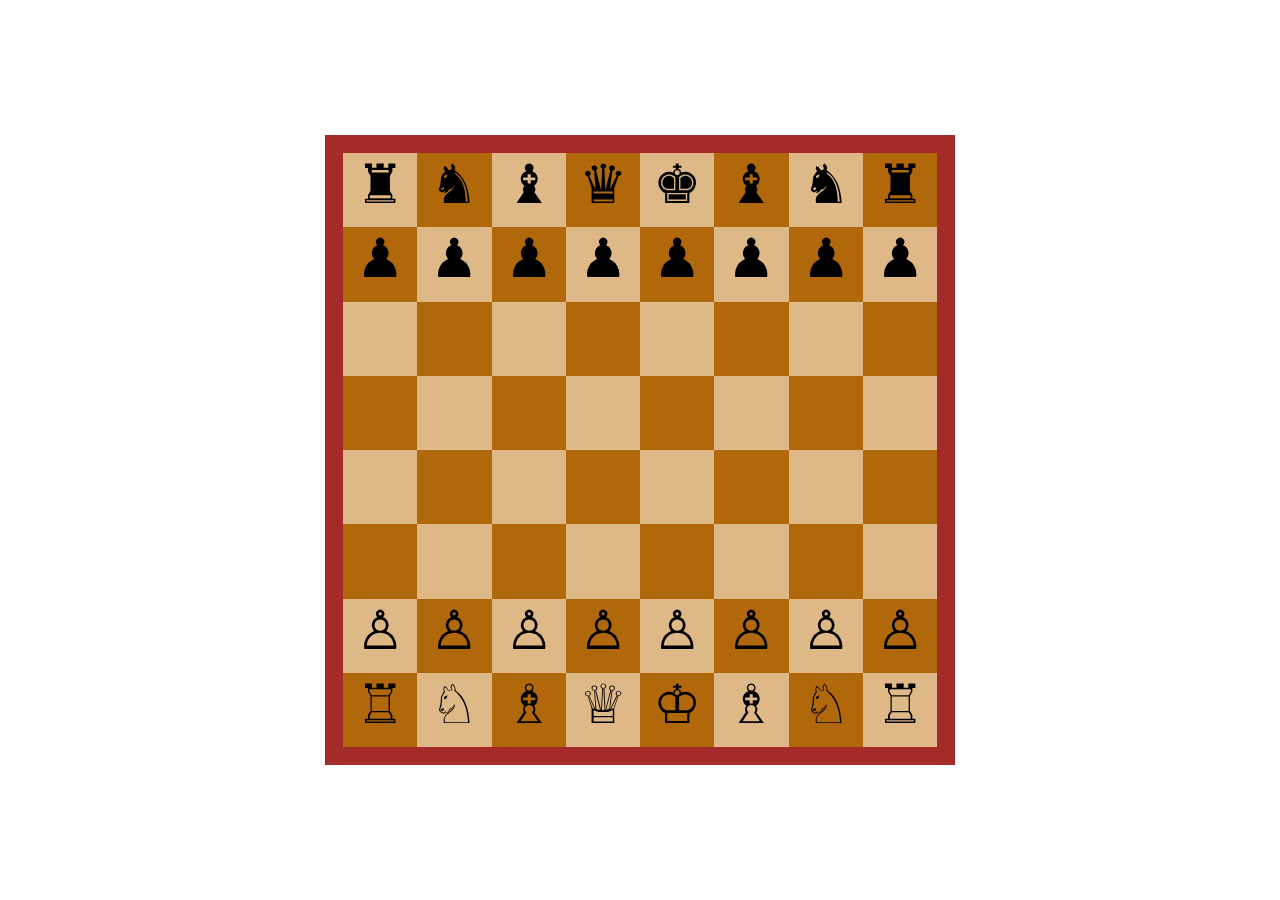
==== grid/index.html @ 37fe5776 "done with flex and grid" ====
<!DOCTYPE html>
<html lang="en">
<head>
    <meta charset="UTF-8">
    <meta http-equiv="X-UA-Compatible" content="IE=edge">
    <meta name="viewport" content="width=device-width, initial-scale=1.0">
    <link rel="stylesheet" href="styles.css"/>
    <title>Chessboard Grid</title>
</head>
<body>
        <div class="center">
        <div class="container">
            <div class="dark-block ">♜</div>
            <div class="light-block ">♞</div>
            <div class="dark-block ">♝</div>
            <div class="light-block ">♛</div>
            <div class="dark-block ">♚</div>
            <div class="light-block ">♝</div>
            <div class="dark-block ">♞</div>
            <div class="light-block ">♜</div>
    
            <div class="light-block">♟</div>
            <div class="dark-block">♟</div>
            <div class="light-block">♟</div>
            <div class="dark-block">♟</div>
            <div class="light-block">♟</div>
            <div class="dark-block">♟</div>
            <div class="light-block">♟</div>
            <div class="dark-block">♟</div>
    
            <div class="dark-block"></div>
            <div class="light-block"></div>
            <div class="dark-block"></div>
            <div class="light-block"></div>
            <div class="dark-block"></div>
            <div class="light-block"></div>
            <div class="dark-block"></div>
            <div class="light-block"></div>
    
            <div class="light-block"></div>
            <div class="dark-block"></div>
            <div class="light-block"></div>
            <div class="dark-block"></div>
            <div class="light-block"></div>
            <div class="dark-block"></div>
            <div class="light-block"></div>
            <div class="dark-block"></div>
    
            <div class="dark-block"></div>
            <div class="light-block"></div>
            <div class="dark-block"></div>
            <div class="light-block"></div>
            <div class="dark-block"></div>
            <div class="light-block"></div>
            <div class="dark-block"></div>
            <div class="light-block"></div>
    
            <div class="light-block"></div>
            <div class="dark-block"></div>
            <div class="light-block"></div>
            <div class="dark-block"></div>
            <div class="light-block"></div>
            <div class="dark-block"></div>
            <div class="light-block"></div>
            <div class="dark-block"></div>
    
            <div class="dark-block">♙</div>
            <div class="light-block">♙</div>
            <div class="dark-block">♙</div>
            <div class="light-block">♙</div>
            <div class="dark-block">♙</div>
            <div class="light-block">♙</div>
            <div class="dark-block">♙</div>
            <div class="light-block">♙</div>
    
            <div class="light-block">♖</div>
            <div class="dark-block">♘</div>
            <div class="light-block">♗</div>
            <div class="dark-block">♕</div>
            <div class="light-block">♔</div>
            <div class="dark-block">♗</div>
            <div class="light-block">♘</div>
            <div class="dark-block">♖</div>
    </div>
</div>
</body>
</html>
---- grid/styles.css ----
* {
  margin: 0;
  padding: 0;
  -webkit-box-sizing: border-box;
          box-sizing: border-box;
}

body {
  background-color: white;
}

.center {
  display: -ms-grid;
  display: grid;
  place-items: center;
  width: 100vw;
  height: 100vh;
}

.center .container {
  display: -ms-grid;
  display: grid;
  width: 70vmin;
  height: 70vmin;
  -ms-grid-columns: (1fr)[8];
      grid-template-columns: repeat(8, 1fr);
  -ms-grid-rows: (1fr)[8];
      grid-template-rows: repeat(8, 1fr);
  place-content: center;
  font-size: 6vmin;
  text-align: center;
  border: 2vmin solid brown;
}

.center .container .dark-block {
  background-color: burlywood;
}

.center .container .light-block {
  background-color: #b1680a;
}
/*# sourceMappingURL=styles.css.map */
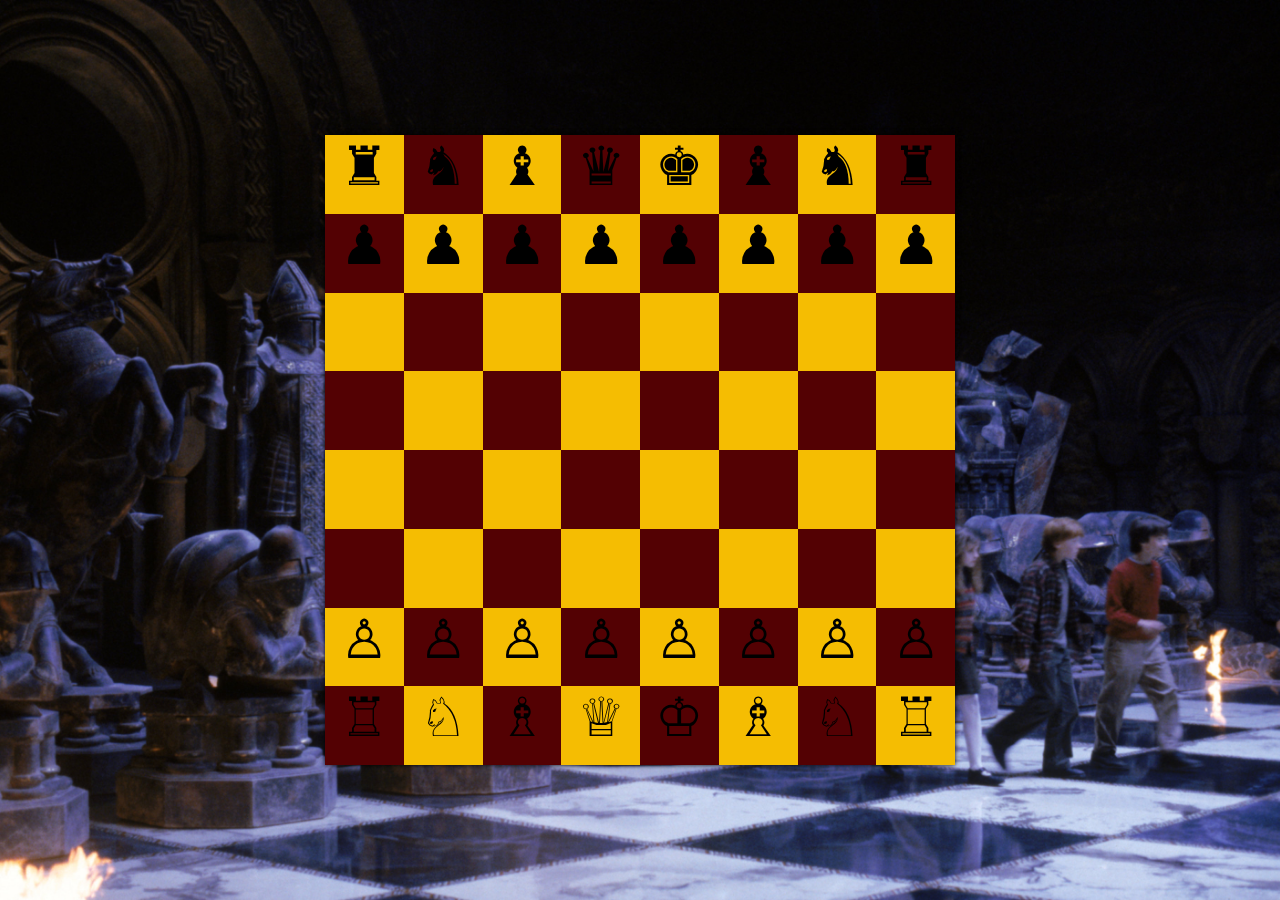
==== commit 9346ff0b: "fix bugs" ====
--- a/grid/index.html
+++ b/grid/index.html
@@ -8,26 +8,34 @@
     <title>Chessboard Grid</title>
 </head>
 <body>
+    <!-- <h1> Chessboard with Grid</h1> -->
+
         <div class="center">
+            <!-- <div class="wrapper">
+                <div class="checkmate">
+                  Checkmate
+                </div>
+            </div> -->
         <div class="container">
+            <!-- row1 --> 
             <div class="dark-block ">♜</div>
             <div class="light-block ">♞</div>
             <div class="dark-block ">♝</div>
-            <div class="light-block ">♛</div>
+            <div class="light-block"><p class="move4">♛</p></div>
             <div class="dark-block ">♚</div>
             <div class="light-block ">♝</div>
             <div class="dark-block ">♞</div>
             <div class="light-block ">♜</div>
-    
+            <!-- row2 -->
             <div class="light-block">♟</div>
             <div class="dark-block">♟</div>
             <div class="light-block">♟</div>
             <div class="dark-block">♟</div>
-            <div class="light-block">♟</div>
+            <div class="light-block"><p class="move2">♟</p></div>
             <div class="dark-block">♟</div>
             <div class="light-block">♟</div>
             <div class="dark-block">♟</div>
-    
+            <!-- row3 -->
             <div class="dark-block"></div>
             <div class="light-block"></div>
             <div class="dark-block"></div>
@@ -36,7 +44,7 @@
             <div class="light-block"></div>
             <div class="dark-block"></div>
             <div class="light-block"></div>
-    
+            <!-- row4 -->
             <div class="light-block"></div>
             <div class="dark-block"></div>
             <div class="light-block"></div>
@@ -45,7 +53,7 @@
             <div class="dark-block"></div>
             <div class="light-block"></div>
             <div class="dark-block"></div>
-    
+            <!-- row5 -->
             <div class="dark-block"></div>
             <div class="light-block"></div>
             <div class="dark-block"></div>
@@ -53,31 +61,31 @@
             <div class="dark-block"></div>
             <div class="light-block"></div>
             <div class="dark-block"></div>
-            <div class="light-block"></div>
-    
+            <div class="light-block light"></div>
+            <!-- row6 -->
             <div class="light-block"></div>
             <div class="dark-block"></div>
             <div class="light-block"></div>
             <div class="dark-block"></div>
             <div class="light-block"></div>
             <div class="dark-block"></div>
-            <div class="light-block"></div>
+            <div class="light-block light"></div>
             <div class="dark-block"></div>
-    
+            <!-- row7 -->
             <div class="dark-block">♙</div>
             <div class="light-block">♙</div>
             <div class="dark-block">♙</div>
             <div class="light-block">♙</div>
             <div class="dark-block">♙</div>
+            <div class="light-block light"><p class="move1">♙</p></div>
+            <div class="dark-block"><p class="move3">♙</p></div>
             <div class="light-block">♙</div>
-            <div class="dark-block">♙</div>
-            <div class="light-block">♙</div>
-    
-            <div class="light-block">♖</div>
+            <!-- row8 -->
+            <div class="light-block">♖</p></div>
             <div class="dark-block">♘</div>
             <div class="light-block">♗</div>
             <div class="dark-block">♕</div>
-            <div class="light-block">♔</div>
+            <div class="light-block light">♔</div>
             <div class="dark-block">♗</div>
             <div class="light-block">♘</div>
             <div class="dark-block">♖</div>
--- a/grid/styles.css
+++ b/grid/styles.css
@@ -6,7 +6,11 @@
 }
 
 body {
-  background-color: white;
+  background: url(./img/harry-potter.jpg);
+  background-repeat: no-repeat;
+  background-position: center;
+  background-size: cover;
+  overflow: hidden;
 }
 
 .center {
@@ -29,14 +33,178 @@
   place-content: center;
   font-size: 6vmin;
   text-align: center;
-  border: 2vmin solid brown;
+  -webkit-box-shadow: 0 0 5px;
+          box-shadow: 0 0 5px;
 }
 
 .center .container .dark-block {
-  background-color: burlywood;
+  background-color: #f5bd02;
 }
 
 .center .container .light-block {
-  background-color: #b1680a;
+  background-color: #530103;
+}
+
+.move1 {
+  position: relative;
+  -webkit-animation-name: frame1;
+          animation-name: frame1;
+  -webkit-animation-delay: 1s;
+          animation-delay: 1s;
+  -webkit-animation-duration: 2s;
+          animation-duration: 2s;
+  -webkit-animation-fill-mode: forwards;
+          animation-fill-mode: forwards;
+}
+
+@-webkit-keyframes frame1 {
+  0% {
+    left: 0px;
+    top: 0px;
+  }
+  100% {
+    left: 0px;
+    top: -9vmin;
+  }
+}
+
+@keyframes frame1 {
+  0% {
+    left: 0px;
+    top: 0px;
+  }
+  100% {
+    left: 0px;
+    top: -9vmin;
+  }
+}
+
+.move2 {
+  position: relative;
+  -webkit-animation-name: frame2;
+          animation-name: frame2;
+  -webkit-animation-duration: 2s;
+          animation-duration: 2s;
+  -webkit-animation-delay: 3s;
+          animation-delay: 3s;
+  -webkit-animation-fill-mode: forwards;
+          animation-fill-mode: forwards;
+}
+
+@-webkit-keyframes frame2 {
+  0% {
+    left: 0px;
+    top: 0px;
+  }
+  100% {
+    left: 0px;
+    top: 18vmin;
+  }
+}
+
+@keyframes frame2 {
+  0% {
+    left: 0px;
+    top: 0px;
+  }
+  100% {
+    left: 0px;
+    top: 18vmin;
+  }
+}
+
+.move3 {
+  position: relative;
+  -webkit-animation-name: frame3;
+          animation-name: frame3;
+  -webkit-animation-duration: 2s;
+          animation-duration: 2s;
+  -webkit-animation-delay: 5s;
+          animation-delay: 5s;
+  -webkit-animation-fill-mode: forwards;
+          animation-fill-mode: forwards;
+}
+
+@-webkit-keyframes frame3 {
+  0% {
+    left: 0px;
+    top: 0px;
+  }
+  100% {
+    left: 0px;
+    top: -18vmin;
+  }
+}
+
+@keyframes frame3 {
+  0% {
+    left: 0px;
+    top: 0px;
+  }
+  100% {
+    left: 0px;
+    top: -18vmin;
+  }
+}
+
+.move4 {
+  position: relative;
+  -webkit-animation-name: frame4;
+          animation-name: frame4;
+  -webkit-animation-duration: 3s;
+          animation-duration: 3s;
+  -webkit-animation-delay: 6s;
+          animation-delay: 6s;
+  -webkit-animation-fill-mode: forwards;
+          animation-fill-mode: forwards;
+}
+
+@-webkit-keyframes frame4 {
+  0% {
+    left: 0px;
+    top: 0px;
+  }
+  100% {
+    left: 35vmin;
+    top: 35vmin;
+  }
+}
+
+@keyframes frame4 {
+  0% {
+    left: 0px;
+    top: 0px;
+  }
+  100% {
+    left: 35vmin;
+    top: 35vmin;
+  }
+}
+
+.light {
+  -webkit-animation-name: frame5;
+          animation-name: frame5;
+  -webkit-animation-duration: 10s;
+          animation-duration: 10s;
+  -webkit-animation-delay: 7s;
+          animation-delay: 7s;
+}
+
+@-webkit-keyframes frame5 {
+  0% {
+    background-color: #530103;
+  }
+  100% {
+    background-color: lime;
+  }
+}
+
+@keyframes frame5 {
+  0% {
+    background-color: #530103;
+  }
+  100% {
+    background-color: lime;
+  }
 }
 /*# sourceMappingURL=styles.css.map */